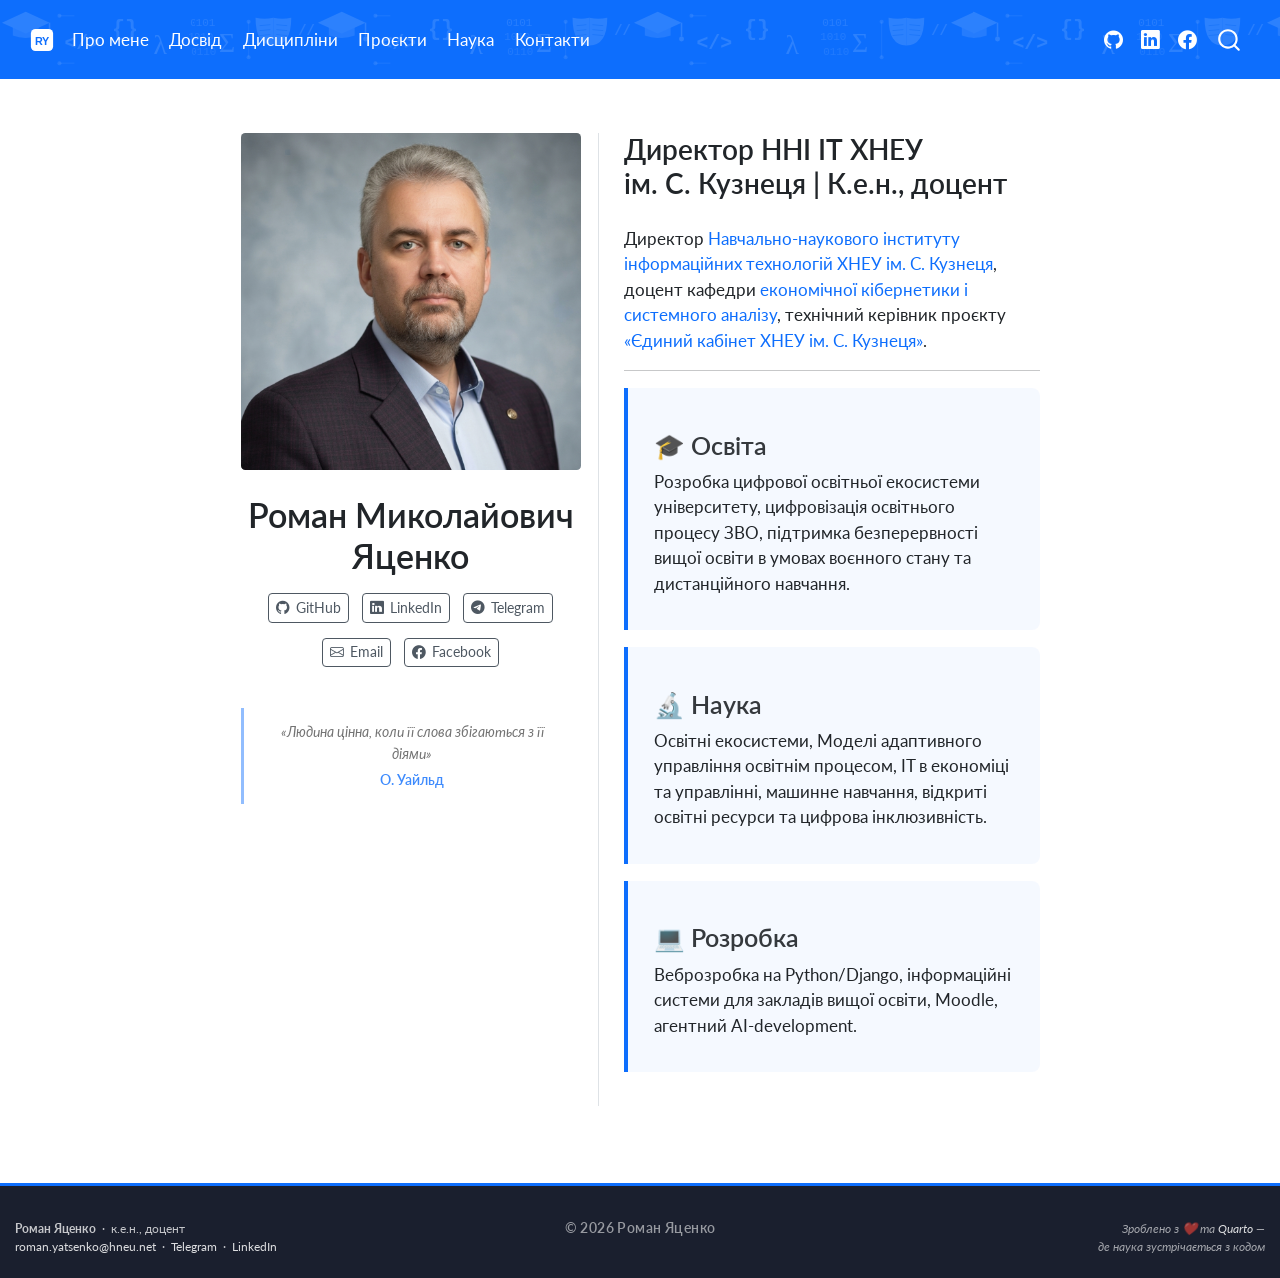
==== docs/index.html @ 0b012e6d "Remove docs from gitignore" ====
<!DOCTYPE html>
<html xmlns="http://www.w3.org/1999/xhtml" lang="uk" xml:lang="uk"><head>

<meta charset="utf-8">
<meta name="generator" content="quarto-1.9.37">

<meta name="viewport" content="width=device-width, initial-scale=1.0, user-scalable=yes">


<title>Роман Миколайович Яценко – Роман Яценко</title>
<style>
/* Default styles provided by pandoc.
** See https://pandoc.org/MANUAL.html#variables-for-html for config info.
*/
code{white-space: pre-wrap;}
span.smallcaps{font-variant: small-caps;}
div.columns{display: flex; gap: min(4vw, 1.5em);}
div.column{flex: auto; overflow-x: auto;}
div.hanging-indent{margin-left: 1.5em; text-indent: -1.5em;}
ul.task-list{list-style: none;}
ul.task-list li input[type="checkbox"] {
  width: 0.8em;
  margin: 0 0.8em 0.2em -1em; /* quarto-specific, see https://github.com/quarto-dev/quarto-cli/issues/4556 */ 
  vertical-align: middle;
}
</style>


<script src="site_libs/quarto-nav/quarto-nav.js"></script>
<script src="site_libs/quarto-nav/headroom.min.js"></script>
<script src="site_libs/clipboard/clipboard.min.js"></script>
<script src="site_libs/quarto-search/autocomplete.umd.js"></script>
<script src="site_libs/quarto-search/fuse.min.js"></script>
<script src="site_libs/quarto-search/quarto-search.js"></script>
<meta name="quarto:offset" content="./">
<link href="./images/favicon.ico" rel="icon">
<script src="site_libs/quarto-html/quarto.js" type="module"></script>
<script src="site_libs/quarto-html/tabsets/tabsets.js" type="module"></script>
<script src="site_libs/quarto-html/popper.min.js"></script>
<script src="site_libs/quarto-html/tippy.umd.min.js"></script>
<link href="site_libs/quarto-html/tippy.css" rel="stylesheet">
<link href="site_libs/quarto-html/quarto-syntax-highlighting-e365b28d8a0182811adae2bd819f4b55.css" rel="stylesheet" id="quarto-text-highlighting-styles">
<script src="site_libs/bootstrap/bootstrap.min.js"></script>
<link href="site_libs/bootstrap/bootstrap-icons.css" rel="stylesheet">
<link href="site_libs/bootstrap/bootstrap-8e71f8044c727b47e239a73b9595a0a5.min.css" rel="stylesheet" append-hash="true" id="quarto-bootstrap" data-mode="light">
<script id="quarto-search-options" type="application/json">{
  "location": "navbar",
  "copy-button": false,
  "collapse-after": 3,
  "panel-placement": "end",
  "type": "overlay",
  "limit": 50,
  "keyboard-shortcut": [
    "f",
    "/",
    "s"
  ],
  "show-item-context": false,
  "language": {
    "search-no-results-text": "No results",
    "search-matching-documents-text": "matching documents",
    "search-copy-link-title": "Copy link to search",
    "search-hide-matches-text": "Hide additional matches",
    "search-more-match-text": "more match in this document",
    "search-more-matches-text": "more matches in this document",
    "search-clear-button-title": "Clear",
    "search-text-placeholder": "",
    "search-detached-cancel-button-title": "Cancel",
    "search-submit-button-title": "Submit",
    "search-label": "Search"
  }
}</script>


</head>

<body class="nav-fixed fullcontent quarto-light">

<div id="quarto-search-results"></div>
  <header id="quarto-header" class="headroom fixed-top">
    <nav class="navbar navbar-expand-lg " data-bs-theme="dark">
      <div class="navbar-container container-fluid">
      <div class="navbar-brand-container mx-auto">
    <a href="./index.html" class="navbar-brand navbar-brand-logo">
    <img src="./images/logo.svg" alt="RY" class="navbar-logo light-content">
    <img src="./images/logo.svg" alt="RY" class="navbar-logo dark-content">
    </a>
  </div>
            <div id="quarto-search" class="" title="Search"></div>
          <button class="navbar-toggler" type="button" data-bs-toggle="collapse" data-bs-target="#navbarCollapse" aria-controls="navbarCollapse" role="menu" aria-expanded="false" aria-label="Toggle navigation" onclick="if (window.quartoToggleHeadroom) { window.quartoToggleHeadroom(); }">
  <span class="navbar-toggler-icon"></span>
</button>
          <div class="collapse navbar-collapse" id="navbarCollapse">
            <ul class="navbar-nav navbar-nav-scroll me-auto">
  <li class="nav-item">
    <a class="nav-link active" href="./index.html" aria-current="page"> 
<span class="menu-text">Про мене</span></a>
  </li>  
  <li class="nav-item">
    <a class="nav-link" href="./experience.html"> 
<span class="menu-text">Досвід</span></a>
  </li>  
  <li class="nav-item">
    <a class="nav-link" href="./teaching.html"> 
<span class="menu-text">Дисципліни</span></a>
  </li>  
  <li class="nav-item">
    <a class="nav-link" href="./projects.html"> 
<span class="menu-text">Проєкти</span></a>
  </li>  
  <li class="nav-item">
    <a class="nav-link" href="./science.html"> 
<span class="menu-text">Наука</span></a>
  </li>  
  <li class="nav-item">
    <a class="nav-link" href="./contacts.html"> 
<span class="menu-text">Контакти</span></a>
  </li>  
</ul>
            <ul class="navbar-nav navbar-nav-scroll ms-auto">
  <li class="nav-item compact">
    <a class="nav-link" href="https://github.com/roman-yatsenko"> <i class="bi bi-github" role="img">
</i> 
<span class="menu-text"></span></a>
  </li>  
  <li class="nav-item compact">
    <a class="nav-link" href="https://linkedin.com/in/yatsenkorm"> <i class="bi bi-linkedin" role="img">
</i> 
<span class="menu-text"></span></a>
  </li>  
  <li class="nav-item compact">
    <a class="nav-link" href="https://www.facebook.com/profile.php?id=61576990610124"> <i class="bi bi-facebook" role="img">
</i> 
<span class="menu-text"></span></a>
  </li>  
</ul>
          </div> <!-- /navcollapse -->
            <div class="quarto-navbar-tools">
</div>
      </div> <!-- /container-fluid -->
    </nav>
</header>
<!-- content -->
<div id="quarto-content" class="quarto-container page-columns page-rows-contents page-layout-article page-navbar">
<!-- sidebar -->
<!-- margin-sidebar -->
    
<!-- main -->
<div class="quarto-about-trestles">
  <div class="about-entity">
    <img src="images/avatar_light_site.png" class="about-image
  rounded " style="width: 20em;">
<header id="title-block-header" class="quarto-title-block default">
<div class="quarto-title">
<h1 class="title">Роман Миколайович Яценко</h1>
</div>
<div class="quarto-title-meta">
  </div>
</header>
    <div class="about-links">
  <a href="https://github.com/roman-yatsenko" class="about-link" rel="" target="">
    <i class="bi bi-github"></i>
     <span class="about-link-text">GitHub</span>
  </a>
  <a href="https://linkedin.com/in/yatsenkorm" class="about-link" rel="" target="">
    <i class="bi bi-linkedin"></i>
     <span class="about-link-text">LinkedIn</span>
  </a>
  <a href="https://t.me/YaRo_Kharkiv" class="about-link" rel="" target="">
    <i class="bi bi-telegram"></i>
     <span class="about-link-text">Telegram</span>
  </a>
  <a href="mailto:roman.yatsenko@hneu.net" class="about-link" rel="" target="">
    <i class="bi bi-envelope"></i>
     <span class="about-link-text">Email</span>
  </a>
  <a href="https://www.facebook.com/profile.php?id=61576990610124" class="about-link" rel="" target="">
    <i class="bi bi-facebook"></i>
     <span class="about-link-text">Facebook</span>
  </a>
</div>
  </div>
  <div class="about-contents"><main class="content" id="quarto-document-content">
<div class="sidebar-quote">
<p>«Людина цінна, коли її слова збігаються з її діями»</p>
<p>О. Уайльд</p>
</div>
<script>
document.addEventListener('DOMContentLoaded', function () {
  var quote = document.querySelector('.sidebar-quote');
  var links = document.querySelector('.about-links');
  if (quote && links) {
    links.after(quote);
  }
});
</script>
<section id="директор-нні-іт-хнеу-ім.-с.-кузнеця-к.е.н.-доцент" class="level2">
<h2 data-anchor-id="директор-нні-іт-хнеу-ім.-с.-кузнеця-к.е.н.-доцент">Директор ННІ ІТ ХНЕУ ім.&nbsp;С.&nbsp;Кузнеця | К.е.н., доцент</h2>
<p>Директор <a href="https://it.hneu.edu.ua/">Навчально-наукового інституту інформаційних технологій ХНЕУ ім. С. Кузнеця</a>, доцент кафедри <a href="https://ek.hneu.edu.ua/">економічної кібернетики і системного аналізу</a>, технічний керівник проєкту <a href="./projects.html">«Єдиний кабінет ХНЕУ ім. С. Кузнеця»</a>.</p>
<hr>
<section id="освіта" class="level3 activity-card">
<h3 data-anchor-id="освіта">🎓 Освіта</h3>
<p>Розробка цифрової освітньої екосистеми університету, цифровізація освітнього процесу ЗВО, підтримка безперервності вищої освіти в умовах воєнного стану та дистанційного навчання.</p>
</section>
<section id="наука" class="level3 activity-card">
<h3 data-anchor-id="наука">🔬 Наука</h3>
<p>Освітні екосистеми, Моделі адаптивного управління освітнім процесом, IT в економіці та управлінні, машинне навчання, відкриті освітні ресурси та цифрова інклюзивність.</p>
</section>
<section id="розробка" class="level3 activity-card">
<h3 data-anchor-id="розробка">💻 Розробка</h3>
<p>Веброзробка на Python/Django, інформаційні системи для закладів вищої освіти, Moodle, агентний AI-development.</p>
</section>


</section>
</main></div>
</div>
 <!-- /main -->
<script id="quarto-html-after-body" type="application/javascript">
  window.document.addEventListener("DOMContentLoaded", function (event) {
    const isCodeAnnotation = (el) => {
      for (const clz of el.classList) {
        if (clz.startsWith('code-annotation-')) {                     
          return true;
        }
      }
      return false;
    }
    const onCopySuccess = function(e) {
      // button target
      const button = e.trigger;
      // don't keep focus
      button.blur();
      // flash "checked"
      button.classList.add('code-copy-button-checked');
      var currentTitle = button.getAttribute("title");
      button.setAttribute("title", "Copied!");
      let tooltip;
      if (window.bootstrap) {
        button.setAttribute("data-bs-toggle", "tooltip");
        button.setAttribute("data-bs-placement", "left");
        button.setAttribute("data-bs-title", "Copied!");
        tooltip = new bootstrap.Tooltip(button, 
          { trigger: "manual", 
            customClass: "code-copy-button-tooltip",
            offset: [0, -8]});
        tooltip.show();    
      }
      setTimeout(function() {
        if (tooltip) {
          tooltip.hide();
          button.removeAttribute("data-bs-title");
          button.removeAttribute("data-bs-toggle");
          button.removeAttribute("data-bs-placement");
        }
        button.setAttribute("title", currentTitle);
        button.classList.remove('code-copy-button-checked');
      }, 1000);
      // clear code selection
      e.clearSelection();
    }
    const getTextToCopy = function(trigger) {
      const outerScaffold = trigger.parentElement.cloneNode(true);
      const codeEl = outerScaffold.querySelector('code');
      for (const childEl of codeEl.children) {
        if (isCodeAnnotation(childEl)) {
          childEl.remove();
        }
      }
      return codeEl.innerText;
    }
    const clipboard = new window.ClipboardJS('.code-copy-button:not([data-in-quarto-modal])', {
      text: getTextToCopy
    });
    clipboard.on('success', onCopySuccess);
    if (window.document.getElementById('quarto-embedded-source-code-modal')) {
      const clipboardModal = new window.ClipboardJS('.code-copy-button[data-in-quarto-modal]', {
        text: getTextToCopy,
        container: window.document.getElementById('quarto-embedded-source-code-modal')
      });
      clipboardModal.on('success', onCopySuccess);
    }
      var localhostRegex = new RegExp(/^(?:http|https):\/\/localhost\:?[0-9]*\//);
      var mailtoRegex = new RegExp(/^mailto:/);
        var filterRegex = new RegExp('/' + window.location.host + '/');
      var isInternal = (href) => {
          return filterRegex.test(href) || localhostRegex.test(href) || mailtoRegex.test(href);
      }
      // Inspect non-navigation links and adorn them if external
     var links = window.document.querySelectorAll('a[href]:not(.nav-link):not(.navbar-brand):not(.toc-action):not(.sidebar-link):not(.sidebar-item-toggle):not(.pagination-link):not(.no-external):not([aria-hidden]):not(.dropdown-item):not(.quarto-navigation-tool):not(.about-link)');
      for (var i=0; i<links.length; i++) {
        const link = links[i];
        if (!isInternal(link.href)) {
          // undo the damage that might have been done by quarto-nav.js in the case of
          // links that we want to consider external
          if (link.dataset.originalHref !== undefined) {
            link.href = link.dataset.originalHref;
          }
        }
      }
    function tippyHover(el, contentFn, onTriggerFn, onUntriggerFn) {
      const config = {
        allowHTML: true,
        maxWidth: 500,
        delay: 100,
        arrow: false,
        appendTo: function(el) {
            return el.parentElement;
        },
        interactive: true,
        interactiveBorder: 10,
        theme: 'quarto',
        placement: 'bottom-start',
      };
      if (contentFn) {
        config.content = contentFn;
      }
      if (onTriggerFn) {
        config.onTrigger = onTriggerFn;
      }
      if (onUntriggerFn) {
        config.onUntrigger = onUntriggerFn;
      }
      window.tippy(el, config); 
    }
    const noterefs = window.document.querySelectorAll('a[role="doc-noteref"]');
    for (var i=0; i<noterefs.length; i++) {
      const ref = noterefs[i];
      tippyHover(ref, function() {
        // use id or data attribute instead here
        let href = ref.getAttribute('data-footnote-href') || ref.getAttribute('href');
        try { href = new URL(href).hash; } catch {}
        const id = href.replace(/^#\/?/, "");
        const note = window.document.getElementById(id);
        if (note) {
          return note.innerHTML;
        } else {
          return "";
        }
      });
    }
    const xrefs = window.document.querySelectorAll('a.quarto-xref');
    const processXRef = (id, note) => {
      // Strip column container classes
      const stripColumnClz = (el) => {
        el.classList.remove("page-full", "page-columns");
        if (el.children) {
          for (const child of el.children) {
            stripColumnClz(child);
          }
        }
      }
      stripColumnClz(note)
      if (id === null || id.startsWith('sec-')) {
        // Special case sections, only their first couple elements
        const container = document.createElement("div");
        if (note.children && note.children.length > 2) {
          container.appendChild(note.children[0].cloneNode(true));
          for (let i = 1; i < note.children.length; i++) {
            const child = note.children[i];
            if (child.tagName === "P" && child.innerText === "") {
              continue;
            } else {
              container.appendChild(child.cloneNode(true));
              break;
            }
          }
          if (window.Quarto?.typesetMath) {
            window.Quarto.typesetMath(container);
          }
          return container.innerHTML
        } else {
          if (window.Quarto?.typesetMath) {
            window.Quarto.typesetMath(note);
          }
          return note.innerHTML;
        }
      } else {
        // Remove any anchor links if they are present
        const anchorLink = note.querySelector('a.anchorjs-link');
        if (anchorLink) {
          anchorLink.remove();
        }
        if (window.Quarto?.typesetMath) {
          window.Quarto.typesetMath(note);
        }
        if (note.classList.contains("callout")) {
          return note.outerHTML;
        } else {
          return note.innerHTML;
        }
      }
    }
    for (var i=0; i<xrefs.length; i++) {
      const xref = xrefs[i];
      tippyHover(xref, undefined, function(instance) {
        instance.disable();
        let url = xref.getAttribute('href');
        let hash = undefined; 
        if (url.startsWith('#')) {
          hash = url;
        } else {
          try { hash = new URL(url).hash; } catch {}
        }
        if (hash) {
          const id = hash.replace(/^#\/?/, "");
          const note = window.document.getElementById(id);
          if (note !== null) {
            try {
              const html = processXRef(id, note.cloneNode(true));
              instance.setContent(html);
            } finally {
              instance.enable();
              instance.show();
            }
          } else {
            // See if we can fetch this
            fetch(url.split('#')[0])
            .then(res => res.text())
            .then(html => {
              const parser = new DOMParser();
              const htmlDoc = parser.parseFromString(html, "text/html");
              const note = htmlDoc.getElementById(id);
              if (note !== null) {
                const html = processXRef(id, note);
                instance.setContent(html);
              } 
            }).finally(() => {
              instance.enable();
              instance.show();
            });
          }
        } else {
          // See if we can fetch a full url (with no hash to target)
          // This is a special case and we should probably do some content thinning / targeting
          fetch(url)
          .then(res => res.text())
          .then(html => {
            const parser = new DOMParser();
            const htmlDoc = parser.parseFromString(html, "text/html");
            const note = htmlDoc.querySelector('main.content');
            if (note !== null) {
              // This should only happen for chapter cross references
              // (since there is no id in the URL)
              // remove the first header
              if (note.children.length > 0 && note.children[0].tagName === "HEADER") {
                note.children[0].remove();
              }
              const html = processXRef(null, note);
              instance.setContent(html);
            } 
          }).finally(() => {
            instance.enable();
            instance.show();
          });
        }
      }, function(instance) {
      });
    }
        let selectedAnnoteEl;
        const selectorForAnnotation = ( cell, annotation) => {
          let cellAttr = 'data-code-cell="' + cell + '"';
          let lineAttr = 'data-code-annotation="' +  annotation + '"';
          const selector = 'span[' + cellAttr + '][' + lineAttr + ']';
          return selector;
        }
        const selectCodeLines = (annoteEl) => {
          const doc = window.document;
          const targetCell = annoteEl.getAttribute("data-target-cell");
          const targetAnnotation = annoteEl.getAttribute("data-target-annotation");
          const annoteSpan = window.document.querySelector(selectorForAnnotation(targetCell, targetAnnotation));
          const lines = annoteSpan.getAttribute("data-code-lines").split(",");
          const lineIds = lines.map((line) => {
            return targetCell + "-" + line;
          })
          let top = null;
          let height = null;
          let parent = null;
          if (lineIds.length > 0) {
              //compute the position of the single el (top and bottom and make a div)
              const el = window.document.getElementById(lineIds[0]);
              top = el.offsetTop;
              height = el.offsetHeight;
              parent = el.parentElement.parentElement;
            if (lineIds.length > 1) {
              const lastEl = window.document.getElementById(lineIds[lineIds.length - 1]);
              const bottom = lastEl.offsetTop + lastEl.offsetHeight;
              height = bottom - top;
            }
            if (top !== null && height !== null && parent !== null) {
              // cook up a div (if necessary) and position it 
              let div = window.document.getElementById("code-annotation-line-highlight");
              if (div === null) {
                div = window.document.createElement("div");
                div.setAttribute("id", "code-annotation-line-highlight");
                div.style.position = 'absolute';
                parent.appendChild(div);
              }
              div.style.top = top - 2 + "px";
              div.style.height = height + 4 + "px";
              div.style.left = 0;
              let gutterDiv = window.document.getElementById("code-annotation-line-highlight-gutter");
              if (gutterDiv === null) {
                gutterDiv = window.document.createElement("div");
                gutterDiv.setAttribute("id", "code-annotation-line-highlight-gutter");
                gutterDiv.style.position = 'absolute';
                const codeCell = window.document.getElementById(targetCell);
                const gutter = codeCell.querySelector('.code-annotation-gutter');
                gutter.appendChild(gutterDiv);
              }
              gutterDiv.style.top = top - 2 + "px";
              gutterDiv.style.height = height + 4 + "px";
            }
            selectedAnnoteEl = annoteEl;
          }
        };
        const unselectCodeLines = () => {
          const elementsIds = ["code-annotation-line-highlight", "code-annotation-line-highlight-gutter"];
          elementsIds.forEach((elId) => {
            const div = window.document.getElementById(elId);
            if (div) {
              div.remove();
            }
          });
          selectedAnnoteEl = undefined;
        };
          // Handle positioning of the toggle
      window.addEventListener(
        "resize",
        throttle(() => {
          elRect = undefined;
          if (selectedAnnoteEl) {
            selectCodeLines(selectedAnnoteEl);
          }
        }, 10)
      );
      function throttle(fn, ms) {
      let throttle = false;
      let timer;
        return (...args) => {
          if(!throttle) { // first call gets through
              fn.apply(this, args);
              throttle = true;
          } else { // all the others get throttled
              if(timer) clearTimeout(timer); // cancel #2
              timer = setTimeout(() => {
                fn.apply(this, args);
                timer = throttle = false;
              }, ms);
          }
        };
      }
        // Attach click handler to the DT
        const annoteDls = window.document.querySelectorAll('dt[data-target-cell]');
        for (const annoteDlNode of annoteDls) {
          annoteDlNode.addEventListener('click', (event) => {
            const clickedEl = event.target;
            if (clickedEl !== selectedAnnoteEl) {
              unselectCodeLines();
              const activeEl = window.document.querySelector('dt[data-target-cell].code-annotation-active');
              if (activeEl) {
                activeEl.classList.remove('code-annotation-active');
              }
              selectCodeLines(clickedEl);
              clickedEl.classList.add('code-annotation-active');
            } else {
              // Unselect the line
              unselectCodeLines();
              clickedEl.classList.remove('code-annotation-active');
            }
          });
        }
    const findCites = (el) => {
      const parentEl = el.parentElement;
      if (parentEl) {
        const cites = parentEl.dataset.cites;
        if (cites) {
          return {
            el,
            cites: cites.split(' ')
          };
        } else {
          return findCites(el.parentElement)
        }
      } else {
        return undefined;
      }
    };
    var bibliorefs = window.document.querySelectorAll('a[role="doc-biblioref"]');
    for (var i=0; i<bibliorefs.length; i++) {
      const ref = bibliorefs[i];
      const citeInfo = findCites(ref);
      if (citeInfo) {
        tippyHover(citeInfo.el, function() {
          var popup = window.document.createElement('div');
          citeInfo.cites.forEach(function(cite) {
            var citeDiv = window.document.createElement('div');
            citeDiv.classList.add('hanging-indent');
            citeDiv.classList.add('csl-entry');
            var biblioDiv = window.document.getElementById('ref-' + cite);
            if (biblioDiv) {
              citeDiv.innerHTML = biblioDiv.innerHTML;
            }
            popup.appendChild(citeDiv);
          });
          return popup.innerHTML;
        });
      }
    }
  });
  </script>
</div> <!-- /content -->
<footer class="footer">
  <div class="nav-footer">
    <div class="nav-footer-left">
<p><strong>Роман Яценко</strong> &nbsp;·&nbsp; к.е.н., доцент <br> <a href="mailto:roman.yatsenko@hneu.net">roman.yatsenko@hneu.net</a> &nbsp;·&nbsp; <a href="https://t.me/YaRo_Kharkiv">Telegram</a> &nbsp;·&nbsp; <a href="https://linkedin.com/in/yatsenkorm">LinkedIn</a></p>
</div>   
    <div class="nav-footer-center">
<p>© 2026 Роман Яценко</p>
</div>
    <div class="nav-footer-right">
<p>Зроблено з ❤️ та <a href="https://quarto.org">Quarto</a> —<br>
<em>де наука зустрічається з кодом</em></p>
</div>
  </div>
</footer>




</body></html>
---- docs/site_libs/quarto-html/tippy.css ----
.tippy-box[data-animation=fade][data-state=hidden]{opacity:0}[data-tippy-root]{max-width:calc(100vw - 10px)}.tippy-box{position:relative;background-color:#333;color:#fff;border-radius:4px;font-size:14px;line-height:1.4;white-space:normal;outline:0;transition-property:transform,visibility,opacity}.tippy-box[data-placement^=top]>.tippy-arrow{bottom:0}.tippy-box[data-placement^=top]>.tippy-arrow:before{bottom:-7px;left:0;border-width:8px 8px 0;border-top-color:initial;transform-origin:center top}.tippy-box[data-placement^=bottom]>.tippy-arrow{top:0}.tippy-box[data-placement^=bottom]>.tippy-arrow:before{top:-7px;left:0;border-width:0 8px 8px;border-bottom-color:initial;transform-origin:center bottom}.tippy-box[data-placement^=left]>.tippy-arrow{right:0}.tippy-box[data-placement^=left]>.tippy-arrow:before{border-width:8px 0 8px 8px;border-left-color:initial;right:-7px;transform-origin:center left}.tippy-box[data-placement^=right]>.tippy-arrow{left:0}.tippy-box[data-placement^=right]>.tippy-arrow:before{left:-7px;border-width:8px 8px 8px 0;border-right-color:initial;transform-origin:center right}.tippy-box[data-inertia][data-state=visible]{transition-timing-function:cubic-bezier(.54,1.5,.38,1.11)}.tippy-arrow{width:16px;height:16px;color:#333}.tippy-arrow:before{content:"";position:absolute;border-color:transparent;border-style:solid}.tippy-content{position:relative;padding:5px 9px;z-index:1}
---- docs/site_libs/quarto-html/quarto-syntax-highlighting-e365b28d8a0182811adae2bd819f4b55.css ----
/* quarto syntax highlight colors */
:root {
  --quarto-hl-ot-color: #003B4F;
  --quarto-hl-at-color: #657422;
  --quarto-hl-ss-color: #20794D;
  --quarto-hl-an-color: #5E5E5E;
  --quarto-hl-fu-color: #4758AB;
  --quarto-hl-st-color: #20794D;
  --quarto-hl-cf-color: #003B4F;
  --quarto-hl-op-color: #5E5E5E;
  --quarto-hl-er-color: #AD0000;
  --quarto-hl-bn-color: #AD0000;
  --quarto-hl-al-color: #AD0000;
  --quarto-hl-va-color: #111111;
  --quarto-hl-bu-color: inherit;
  --quarto-hl-ex-color: inherit;
  --quarto-hl-pp-color: #AD0000;
  --quarto-hl-in-color: #5E5E5E;
  --quarto-hl-vs-color: #20794D;
  --quarto-hl-wa-color: #5E5E5E;
  --quarto-hl-do-color: #5E5E5E;
  --quarto-hl-im-color: #00769E;
  --quarto-hl-ch-color: #20794D;
  --quarto-hl-dt-color: #AD0000;
  --quarto-hl-fl-color: #AD0000;
  --quarto-hl-co-color: #5E5E5E;
  --quarto-hl-cv-color: #5E5E5E;
  --quarto-hl-cn-color: #8f5902;
  --quarto-hl-sc-color: #5E5E5E;
  --quarto-hl-dv-color: #AD0000;
  --quarto-hl-kw-color: #003B4F;
}

/* other quarto variables */
:root {
  --quarto-font-monospace: "JetBrains Mono", "Fira Code", monospace;
}

/* syntax highlight based on Pandoc's rules */
pre > code.sourceCode > span {
  color: #003B4F;
}

code.sourceCode > span {
  color: #003B4F;
}

div.sourceCode,
div.sourceCode pre.sourceCode {
  color: #003B4F;
}

/* Normal */
code span {
  color: #003B4F;
}

/* Alert */
code span.al {
  color: #AD0000;
  font-style: inherit;
}

/* Annotation */
code span.an {
  color: #5E5E5E;
  font-style: inherit;
}

/* Attribute */
code span.at {
  color: #657422;
  font-style: inherit;
}

/* BaseN */
code span.bn {
  color: #AD0000;
  font-style: inherit;
}

/* BuiltIn */
code span.bu {
  font-style: inherit;
}

/* ControlFlow */
code span.cf {
  color: #003B4F;
  font-weight: bold;
  font-style: inherit;
}

/* Char */
code span.ch {
  color: #20794D;
  font-style: inherit;
}

/* Constant */
code span.cn {
  color: #8f5902;
  font-style: inherit;
}

/* Comment */
code span.co {
  color: #5E5E5E;
  font-style: inherit;
}

/* CommentVar */
code span.cv {
  color: #5E5E5E;
  font-style: italic;
}

/* Documentation */
code span.do {
  color: #5E5E5E;
  font-style: italic;
}

/* DataType */
code span.dt {
  color: #AD0000;
  font-style: inherit;
}

/* DecVal */
code span.dv {
  color: #AD0000;
  font-style: inherit;
}

/* Error */
code span.er {
  color: #AD0000;
  font-style: inherit;
}

/* Extension */
code span.ex {
  font-style: inherit;
}

/* Float */
code span.fl {
  color: #AD0000;
  font-style: inherit;
}

/* Function */
code span.fu {
  color: #4758AB;
  font-style: inherit;
}

/* Import */
code span.im {
  color: #00769E;
  font-style: inherit;
}

/* Information */
code span.in {
  color: #5E5E5E;
  font-style: inherit;
}

/* Keyword */
code span.kw {
  color: #003B4F;
  font-weight: bold;
  font-style: inherit;
}

/* Operator */
code span.op {
  color: #5E5E5E;
  font-style: inherit;
}

/* Other */
code span.ot {
  color: #003B4F;
  font-style: inherit;
}

/* Preprocessor */
code span.pp {
  color: #AD0000;
  font-style: inherit;
}

/* SpecialChar */
code span.sc {
  color: #5E5E5E;
  font-style: inherit;
}

/* SpecialString */
code span.ss {
  color: #20794D;
  font-style: inherit;
}

/* String */
code span.st {
  color: #20794D;
  font-style: inherit;
}

/* Variable */
code span.va {
  color: #111111;
  font-style: inherit;
}

/* VerbatimString */
code span.vs {
  color: #20794D;
  font-style: inherit;
}

/* Warning */
code span.wa {
  color: #5E5E5E;
  font-style: italic;
}

.prevent-inlining {
  content: "</";
}

/*# sourceMappingURL=04a41eb14252fc59892e6f490cfc3b4d.css.map */
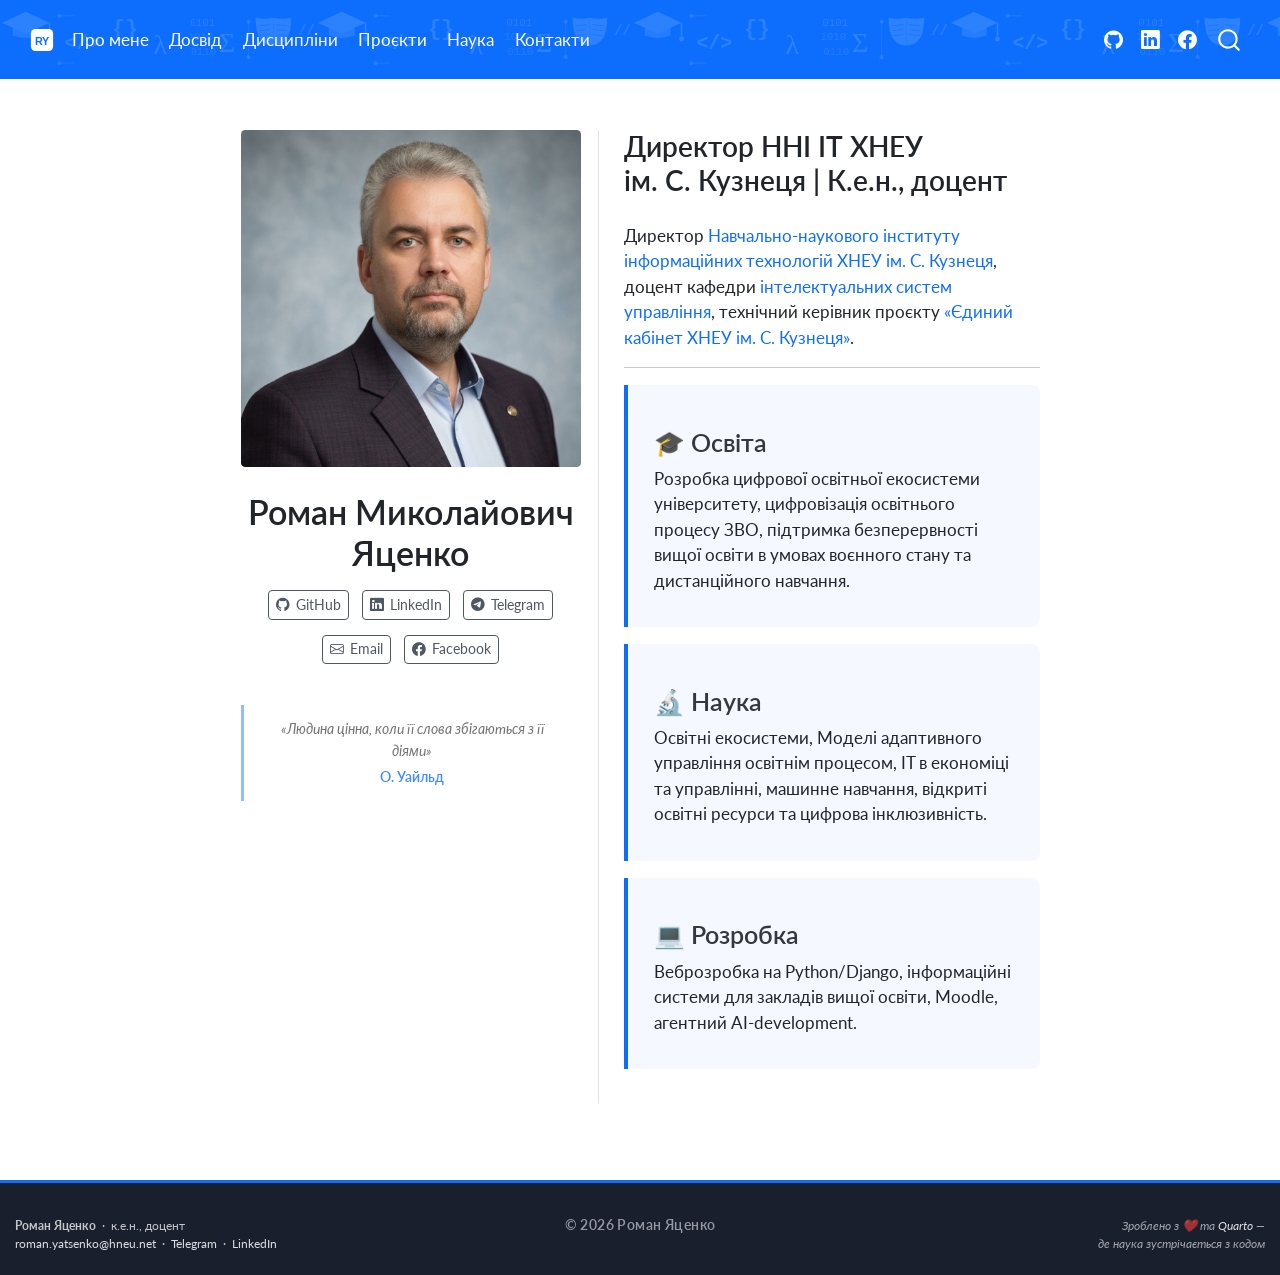
==== commit 35e07c89: "Publish site" ====
--- a/docs/index.html
+++ b/docs/index.html
@@ -2,7 +2,7 @@
 <html xmlns="http://www.w3.org/1999/xhtml" lang="uk" xml:lang="uk"><head>
 
 <meta charset="utf-8">
-<meta name="generator" content="quarto-1.9.37">
+<meta name="generator" content="quarto-1.11.9">
 
 <meta name="viewport" content="width=device-width, initial-scale=1.0, user-scalable=yes">
 
@@ -12,10 +12,13 @@
 /* Default styles provided by pandoc.
 ** See https://pandoc.org/MANUAL.html#variables-for-html for config info.
 */
-code{white-space: pre-wrap;}
 span.smallcaps{font-variant: small-caps;}
-div.columns{display: flex; gap: min(4vw, 1.5em);}
-div.column{flex: auto; overflow-x: auto;}
+div.columns{display: flex; gap: 1.5em;}
+div.column{flex: auto;}
+@media screen {
+div.columns{gap: min(4vw, 1.5em);}
+div.column{overflow-x: auto;}
+}
 div.hanging-indent{margin-left: 1.5em; text-indent: -1.5em;}
 ul.task-list{list-style: none;}
 ul.task-list li input[type="checkbox"] {
@@ -36,13 +39,14 @@
 <link href="./images/favicon.ico" rel="icon">
 <script src="site_libs/quarto-html/quarto.js" type="module"></script>
 <script src="site_libs/quarto-html/tabsets/tabsets.js" type="module"></script>
+<script src="site_libs/quarto-html/scrollable-regions/scrollable-regions.js" type="module"></script>
 <script src="site_libs/quarto-html/popper.min.js"></script>
 <script src="site_libs/quarto-html/tippy.umd.min.js"></script>
 <link href="site_libs/quarto-html/tippy.css" rel="stylesheet">
-<link href="site_libs/quarto-html/quarto-syntax-highlighting-e365b28d8a0182811adae2bd819f4b55.css" rel="stylesheet" id="quarto-text-highlighting-styles">
+<link href="site_libs/quarto-html/quarto-syntax-highlighting-0b983791fd02a84ab17c6cf8e5c4fb5d.css" rel="stylesheet" id="quarto-text-highlighting-styles">
 <script src="site_libs/bootstrap/bootstrap.min.js"></script>
 <link href="site_libs/bootstrap/bootstrap-icons.css" rel="stylesheet">
-<link href="site_libs/bootstrap/bootstrap-8e71f8044c727b47e239a73b9595a0a5.min.css" rel="stylesheet" append-hash="true" id="quarto-bootstrap" data-mode="light">
+<link href="site_libs/bootstrap/bootstrap-37aae07f8a29670ae854b33a86d645ce.min.css" rel="stylesheet" append-hash="true" id="quarto-bootstrap" data-mode="light">
 <script id="quarto-search-options" type="application/json">{
   "location": "navbar",
   "copy-button": false,
@@ -74,11 +78,11 @@
 
 </head>
 
-<body class="nav-fixed fullcontent quarto-light">
+<body class="nav-fixed fullcontent quarto-light"><a id="quarto-skip-link" class="visually-hidden-focusable" href="#quarto-document-content">Skip to main content</a>
 
 <div id="quarto-search-results"></div>
   <header id="quarto-header" class="headroom fixed-top">
-    <nav class="navbar navbar-expand-lg " data-bs-theme="dark">
+    <nav class="navbar navbar-expand-lg " data-bs-theme="dark" aria-label="Site">
       <div class="navbar-container container-fluid">
       <div class="navbar-brand-container mx-auto">
     <a href="./index.html" class="navbar-brand navbar-brand-logo">
@@ -86,8 +90,7 @@
     <img src="./images/logo.svg" alt="RY" class="navbar-logo dark-content">
     </a>
   </div>
-            <div id="quarto-search" class="" title="Search"></div>
-          <button class="navbar-toggler" type="button" data-bs-toggle="collapse" data-bs-target="#navbarCollapse" aria-controls="navbarCollapse" role="menu" aria-expanded="false" aria-label="Toggle navigation" onclick="if (window.quartoToggleHeadroom) { window.quartoToggleHeadroom(); }">
+          <button class="navbar-toggler" type="button" data-bs-toggle="collapse" data-bs-target="#navbarCollapse" aria-controls="navbarCollapse" aria-expanded="false" aria-label="Toggle navigation" onclick="if (window.quartoToggleHeadroom) { window.quartoToggleHeadroom(); }">
   <span class="navbar-toggler-icon"></span>
 </button>
           <div class="collapse navbar-collapse" id="navbarCollapse">
@@ -137,6 +140,7 @@
           </div> <!-- /navcollapse -->
             <div class="quarto-navbar-tools">
 </div>
+            <div id="quarto-search" class="" title="Search"></div>
       </div> <!-- /container-fluid -->
     </nav>
 </header>
@@ -180,7 +184,7 @@
   </a>
 </div>
   </div>
-  <div class="about-contents"><main class="content" id="quarto-document-content">
+  <div class="about-contents"><main class="content" id="quarto-document-content" tabindex="-1">
 <div class="sidebar-quote">
 <p>«Людина цінна, коли її слова збігаються з її діями»</p>
 <p>О. Уайльд</p>
@@ -196,7 +200,7 @@
 </script>
 <section id="директор-нні-іт-хнеу-ім.-с.-кузнеця-к.е.н.-доцент" class="level2">
 <h2 data-anchor-id="директор-нні-іт-хнеу-ім.-с.-кузнеця-к.е.н.-доцент">Директор ННІ ІТ ХНЕУ ім.&nbsp;С.&nbsp;Кузнеця | К.е.н., доцент</h2>
-<p>Директор <a href="https://it.hneu.edu.ua/">Навчально-наукового інституту інформаційних технологій ХНЕУ ім. С. Кузнеця</a>, доцент кафедри <a href="https://ek.hneu.edu.ua/">економічної кібернетики і системного аналізу</a>, технічний керівник проєкту <a href="./projects.html">«Єдиний кабінет ХНЕУ ім. С. Кузнеця»</a>.</p>
+<p>Директор <a href="https://it.hneu.edu.ua/">Навчально-наукового інституту інформаційних технологій ХНЕУ ім. С. Кузнеця</a>, доцент кафедри <a href="https://isu.hneu.edu.ua/">інтелектуальних систем управління</a>, технічний керівник проєкту <a href="./projects.html">«Єдиний кабінет ХНЕУ ім. С. Кузнеця»</a>.</p>
 <hr>
 <section id="освіта" class="level3 activity-card">
 <h3 data-anchor-id="освіта">🎓 Освіта</h3>
@@ -210,6 +214,7 @@
 <h3 data-anchor-id="розробка">💻 Розробка</h3>
 <p>Веброзробка на Python/Django, інформаційні системи для закладів вищої освіти, Moodle, агентний AI-development.</p>
 </section>
+<script src="https://cdn.shukai.ai/widget.js" data-key="lGi_SHey3qiFWB5E4t59j0dHcE7MZX7IjPTw_h333bQ" data-code="default" data-agent-base="https://agent.shukai.ai" async=""></script>
 
 
 </section>
@@ -282,12 +287,13 @@
     }
       var localhostRegex = new RegExp(/^(?:http|https):\/\/localhost\:?[0-9]*\//);
       var mailtoRegex = new RegExp(/^mailto:/);
-        var filterRegex = new RegExp('/' + window.location.host + '/');
+        var filterRegex = new RegExp("https:\/\/roman-yatsenko\.github\.io\/");
       var isInternal = (href) => {
           return filterRegex.test(href) || localhostRegex.test(href) || mailtoRegex.test(href);
       }
       // Inspect non-navigation links and adorn them if external
-     var links = window.document.querySelectorAll('a[href]:not(.nav-link):not(.navbar-brand):not(.toc-action):not(.sidebar-link):not(.sidebar-item-toggle):not(.pagination-link):not(.no-external):not([aria-hidden]):not(.dropdown-item):not(.quarto-navigation-tool):not(.about-link)');
+      window.quartoDecorateExternalLinks = function (root) {
+     var links = (root || window.document).querySelectorAll('a[href]:not(.nav-link):not(.navbar-brand):not(.toc-action):not(.sidebar-link):not(.sidebar-item-toggle):not(.pagination-link):not(.no-external):not([aria-hidden]):not(.dropdown-item):not(.quarto-navigation-tool):not(.about-link)');
       for (var i=0; i<links.length; i++) {
         const link = links[i];
         if (!isInternal(link.href)) {
@@ -296,8 +302,69 @@
           if (link.dataset.originalHref !== undefined) {
             link.href = link.dataset.originalHref;
           }
-        }
-      }
+          if (!link.classList.contains('no-external-icon')) {
+          }
+        }
+      }
+      };
+      window.quartoDecorateExternalLinks(window.document);
+    // Esc closes the popup (WCAG 1.4.13) and focus leaving both trigger and
+    // popup closes it (WCAG 2.4.11); tippy handles neither for interactive popups.
+    const hideOnEscAndFocusOut = {
+      name: 'hideOnEscAndFocusOut',
+      defaultValue: true,
+      fn(instance) {
+        const dismiss = () => {
+          // A show scheduled by the trigger delay would otherwise reopen it
+          instance.clearDelayTimeouts();
+          instance.hide();
+        };
+        const onKeyDown = (event) => {
+          if (event.key !== 'Escape') {
+            return;
+          }
+          // Keep Esc from also reaching page handlers (e.g. reveal.js overview),
+          // except an open reveal.js slide menu, which Esc should close too.
+          // The menu handles keys only when its keyboard option is on.
+          const menuHandlesEsc = window.Reveal?.getPlugin?.('menu')?.isOpen() &&
+            window.Reveal.getConfig().menu?.keyboard !== false;
+          if (!menuHandlesEsc) {
+            event.stopPropagation();
+          }
+          if (instance.popper.contains(window.document.activeElement)) {
+            // Disabled while refocusing so the focus trigger does not reopen it
+            instance.disable();
+            instance.reference.focus();
+            instance.enable();
+          }
+          dismiss();
+        };
+        const onFocusOut = (event) => {
+          const target = event.relatedTarget;
+          if (target && !instance.reference.contains(target) &&
+              !instance.popper.contains(target)) {
+            dismiss();
+          }
+        };
+        // On the trigger too: a click trigger (code-annotations: select) has no
+        // blur handling. Attached for the instance's lifetime so leaving the
+        // trigger also cancels a show still pending on the trigger delay.
+        instance.reference.addEventListener('focusout', onFocusOut);
+        return {
+          onShow() {
+            window.document.addEventListener('keydown', onKeyDown, true);
+            instance.popper.addEventListener('focusout', onFocusOut);
+          },
+          onHide() {
+            window.document.removeEventListener('keydown', onKeyDown, true);
+            instance.popper.removeEventListener('focusout', onFocusOut);
+          },
+          onDestroy() {
+            instance.reference.removeEventListener('focusout', onFocusOut);
+          },
+        };
+      },
+    };
     function tippyHover(el, contentFn, onTriggerFn, onUntriggerFn) {
       const config = {
         allowHTML: true,
@@ -311,6 +378,7 @@
         interactiveBorder: 10,
         theme: 'quarto',
         placement: 'bottom-start',
+        plugins: [hideOnEscAndFocusOut],
       };
       if (contentFn) {
         config.content = contentFn;
@@ -473,44 +541,54 @@
           const lineIds = lines.map((line) => {
             return targetCell + "-" + line;
           })
-          let top = null;
-          let height = null;
-          let parent = null;
+          // Each band is positioned against its own containing block, which is
+          // not the offsetParent of the lines, so place it from client rects.
+          const placeBand = (band, firstEl, lastEl, codeBlock) => {
+            const container = band.offsetParent;
+            if (container === null) {
+              return;
+            }
+            const containerRect = container.getBoundingClientRect();
+            // Reveal.js scales slides with a transform, so convert client
+            // pixels back to the CSS pixels of the container.
+            const scale = containerRect.height / container.offsetHeight || 1;
+            const firstRect = firstEl.getBoundingClientRect();
+            const lastRect = lastEl.getBoundingClientRect();
+            const top = (firstRect.top - containerRect.top) / scale - container.clientTop + container.scrollTop;
+            const height = (lastRect.bottom - firstRect.top) / scale;
+            band.style.top = top - 2 + "px";
+            band.style.height = height + 4 + "px";
+            if (codeBlock) {
+              // Without the copy button wrapper, the containing block is wider
+              // than the code block, so span the code block explicitly.
+              const blockRect = codeBlock.getBoundingClientRect();
+              band.style.left = (blockRect.left - containerRect.left) / scale - container.clientLeft + container.scrollLeft + "px";
+              band.style.width = blockRect.width / scale + "px";
+            }
+          };
           if (lineIds.length > 0) {
-              //compute the position of the single el (top and bottom and make a div)
-              const el = window.document.getElementById(lineIds[0]);
-              top = el.offsetTop;
-              height = el.offsetHeight;
-              parent = el.parentElement.parentElement;
-            if (lineIds.length > 1) {
-              const lastEl = window.document.getElementById(lineIds[lineIds.length - 1]);
-              const bottom = lastEl.offsetTop + lastEl.offsetHeight;
-              height = bottom - top;
-            }
-            if (top !== null && height !== null && parent !== null) {
-              // cook up a div (if necessary) and position it 
-              let div = window.document.getElementById("code-annotation-line-highlight");
-              if (div === null) {
-                div = window.document.createElement("div");
-                div.setAttribute("id", "code-annotation-line-highlight");
-                div.style.position = 'absolute';
-                parent.appendChild(div);
-              }
-              div.style.top = top - 2 + "px";
-              div.style.height = height + 4 + "px";
-              div.style.left = 0;
-              let gutterDiv = window.document.getElementById("code-annotation-line-highlight-gutter");
-              if (gutterDiv === null) {
-                gutterDiv = window.document.createElement("div");
-                gutterDiv.setAttribute("id", "code-annotation-line-highlight-gutter");
-                gutterDiv.style.position = 'absolute';
-                const codeCell = window.document.getElementById(targetCell);
-                const gutter = codeCell.querySelector('.code-annotation-gutter');
-                gutter.appendChild(gutterDiv);
-              }
-              gutterDiv.style.top = top - 2 + "px";
-              gutterDiv.style.height = height + 4 + "px";
-            }
+            const el = window.document.getElementById(lineIds[0]);
+            const lastEl = window.document.getElementById(lineIds[lineIds.length - 1]);
+            const parent = el.parentElement.parentElement;
+            // cook up a div (if necessary) and position it
+            let div = window.document.getElementById("code-annotation-line-highlight");
+            if (div === null) {
+              div = window.document.createElement("div");
+              div.setAttribute("id", "code-annotation-line-highlight");
+              div.style.position = 'absolute';
+              parent.appendChild(div);
+            }
+            placeBand(div, el, lastEl, parent.closest("div.sourceCode") || parent);
+            let gutterDiv = window.document.getElementById("code-annotation-line-highlight-gutter");
+            if (gutterDiv === null) {
+              gutterDiv = window.document.createElement("div");
+              gutterDiv.setAttribute("id", "code-annotation-line-highlight-gutter");
+              gutterDiv.style.position = 'absolute';
+              const codeCell = window.document.getElementById(targetCell);
+              const gutter = codeCell.querySelector('.code-annotation-gutter');
+              gutter.appendChild(gutterDiv);
+            }
+            placeBand(gutterDiv, el, lastEl);
             selectedAnnoteEl = annoteEl;
           }
         };
@@ -609,6 +687,9 @@
     }
   });
   </script>
+  <script type="application/javascript">
+  window.quartoScrollableRegionsLabels = {"code":"Scrollable code","output":"Scrollable output"};
+  </script>
 </div> <!-- /content -->
 <footer class="footer">
   <div class="nav-footer">
--- a/docs/site_libs/quarto-html/quarto-syntax-highlighting-0b983791fd02a84ab17c6cf8e5c4fb5d.css
+++ b/docs/site_libs/quarto-html/quarto-syntax-highlighting-0b983791fd02a84ab17c6cf8e5c4fb5d.css
@@ -0,0 +1,236 @@
+/* quarto syntax highlight colors */
+:root {
+  --quarto-hl-ot-color: #003B4F;
+  --quarto-hl-at-color: #657422;
+  --quarto-hl-ss-color: #20794D;
+  --quarto-hl-an-color: #5E5E5E;
+  --quarto-hl-fu-color: #4758AB;
+  --quarto-hl-st-color: #20794D;
+  --quarto-hl-cf-color: #003B4F;
+  --quarto-hl-op-color: #5E5E5E;
+  --quarto-hl-er-color: #AD0000;
+  --quarto-hl-bn-color: #AD0000;
+  --quarto-hl-al-color: #AD0000;
+  --quarto-hl-va-color: #111111;
+  --quarto-hl-bu-color: inherit;
+  --quarto-hl-ex-color: inherit;
+  --quarto-hl-pp-color: #AD0000;
+  --quarto-hl-in-color: #5E5E5E;
+  --quarto-hl-vs-color: #20794D;
+  --quarto-hl-wa-color: #5E5E5E;
+  --quarto-hl-do-color: #5E5E5E;
+  --quarto-hl-im-color: #00769E;
+  --quarto-hl-ch-color: #20794D;
+  --quarto-hl-dt-color: #AD0000;
+  --quarto-hl-fl-color: #AD0000;
+  --quarto-hl-co-color: #5E5E5E;
+  --quarto-hl-cv-color: #5E5E5E;
+  --quarto-hl-cn-color: #8f5902;
+  --quarto-hl-sc-color: #5E5E5E;
+  --quarto-hl-dv-color: #AD0000;
+  --quarto-hl-kw-color: #003B4F;
+}
+
+/* other quarto variables */
+:root {
+  --quarto-font-monospace: "JetBrains Mono", "Fira Code", monospace;
+}
+
+/* syntax highlight based on Pandoc's rules */
+pre > code.sourceCode > span {
+  color: #003B4F;
+}
+
+code.sourceCode > span {
+  color: #003B4F;
+}
+
+div.sourceCode,
+div.sourceCode pre.sourceCode {
+  color: #003B4F;
+}
+
+/* Normal */
+code span {
+  color: #003B4F;
+}
+
+/* Alert */
+code span.al {
+  color: #AD0000;
+  font-style: inherit;
+}
+
+/* Annotation */
+code span.an {
+  color: #5E5E5E;
+  font-style: inherit;
+}
+
+/* Attribute */
+code span.at {
+  color: #657422;
+  font-style: inherit;
+}
+
+/* BaseN */
+code span.bn {
+  color: #AD0000;
+  font-style: inherit;
+}
+
+/* BuiltIn */
+code span.bu {
+  font-style: inherit;
+}
+
+/* ControlFlow */
+code span.cf {
+  color: #003B4F;
+  font-weight: bold;
+  font-style: inherit;
+}
+
+/* Char */
+code span.ch {
+  color: #20794D;
+  font-style: inherit;
+}
+
+/* Constant */
+code span.cn {
+  color: #8f5902;
+  font-style: inherit;
+}
+
+/* Comment */
+code span.co {
+  color: #5E5E5E;
+  font-style: inherit;
+}
+
+/* CommentVar */
+code span.cv {
+  color: #5E5E5E;
+  font-style: italic;
+}
+
+/* Documentation */
+code span.do {
+  color: #5E5E5E;
+  font-style: italic;
+}
+
+/* DataType */
+code span.dt {
+  color: #AD0000;
+  font-style: inherit;
+}
+
+/* DecVal */
+code span.dv {
+  color: #AD0000;
+  font-style: inherit;
+}
+
+/* Error */
+code span.er {
+  color: #AD0000;
+  font-style: inherit;
+}
+
+/* Extension */
+code span.ex {
+  font-style: inherit;
+}
+
+/* Float */
+code span.fl {
+  color: #AD0000;
+  font-style: inherit;
+}
+
+/* Function */
+code span.fu {
+  color: #4758AB;
+  font-style: inherit;
+}
+
+/* Import */
+code span.im {
+  color: #00769E;
+  font-style: inherit;
+}
+
+/* Information */
+code span.in {
+  color: #5E5E5E;
+  font-style: inherit;
+}
+
+/* Keyword */
+code span.kw {
+  color: #003B4F;
+  font-weight: bold;
+  font-style: inherit;
+}
+
+/* Operator */
+code span.op {
+  color: #5E5E5E;
+  font-style: inherit;
+}
+
+/* Other */
+code span.ot {
+  color: #003B4F;
+  font-style: inherit;
+}
+
+/* Preprocessor */
+code span.pp {
+  color: #AD0000;
+  font-style: inherit;
+}
+
+/* SpecialChar */
+code span.sc {
+  color: #5E5E5E;
+  font-style: inherit;
+}
+
+/* SpecialString */
+code span.ss {
+  color: #20794D;
+  font-style: inherit;
+}
+
+/* String */
+code span.st {
+  color: #20794D;
+  font-style: inherit;
+}
+
+/* Variable */
+code span.va {
+  color: #111111;
+  font-style: inherit;
+}
+
+/* VerbatimString */
+code span.vs {
+  color: #20794D;
+  font-style: inherit;
+}
+
+/* Warning */
+code span.wa {
+  color: #5E5E5E;
+  font-style: italic;
+}
+
+.prevent-inlining {
+  content: "</";
+}
+
+/*# sourceMappingURL=f0534926ffa6c5d2158cdaf7c006609c.css.map */
